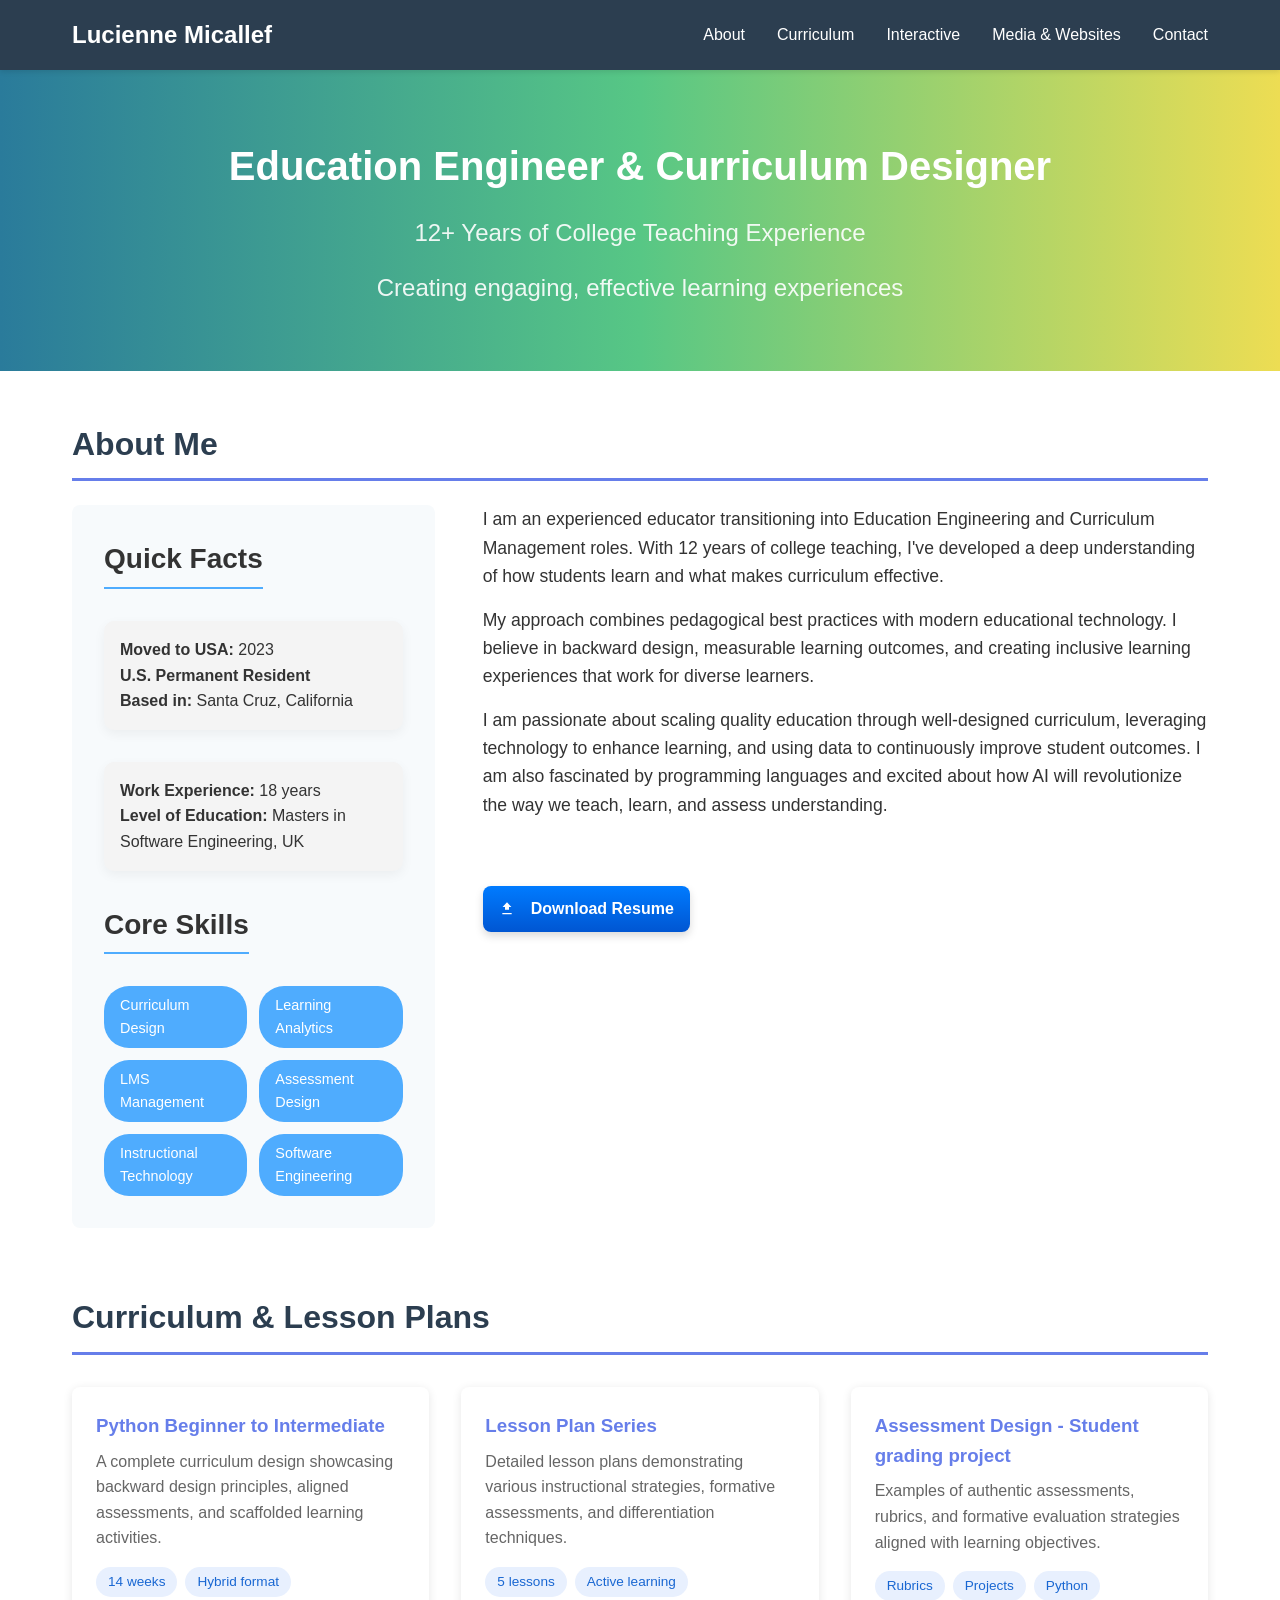
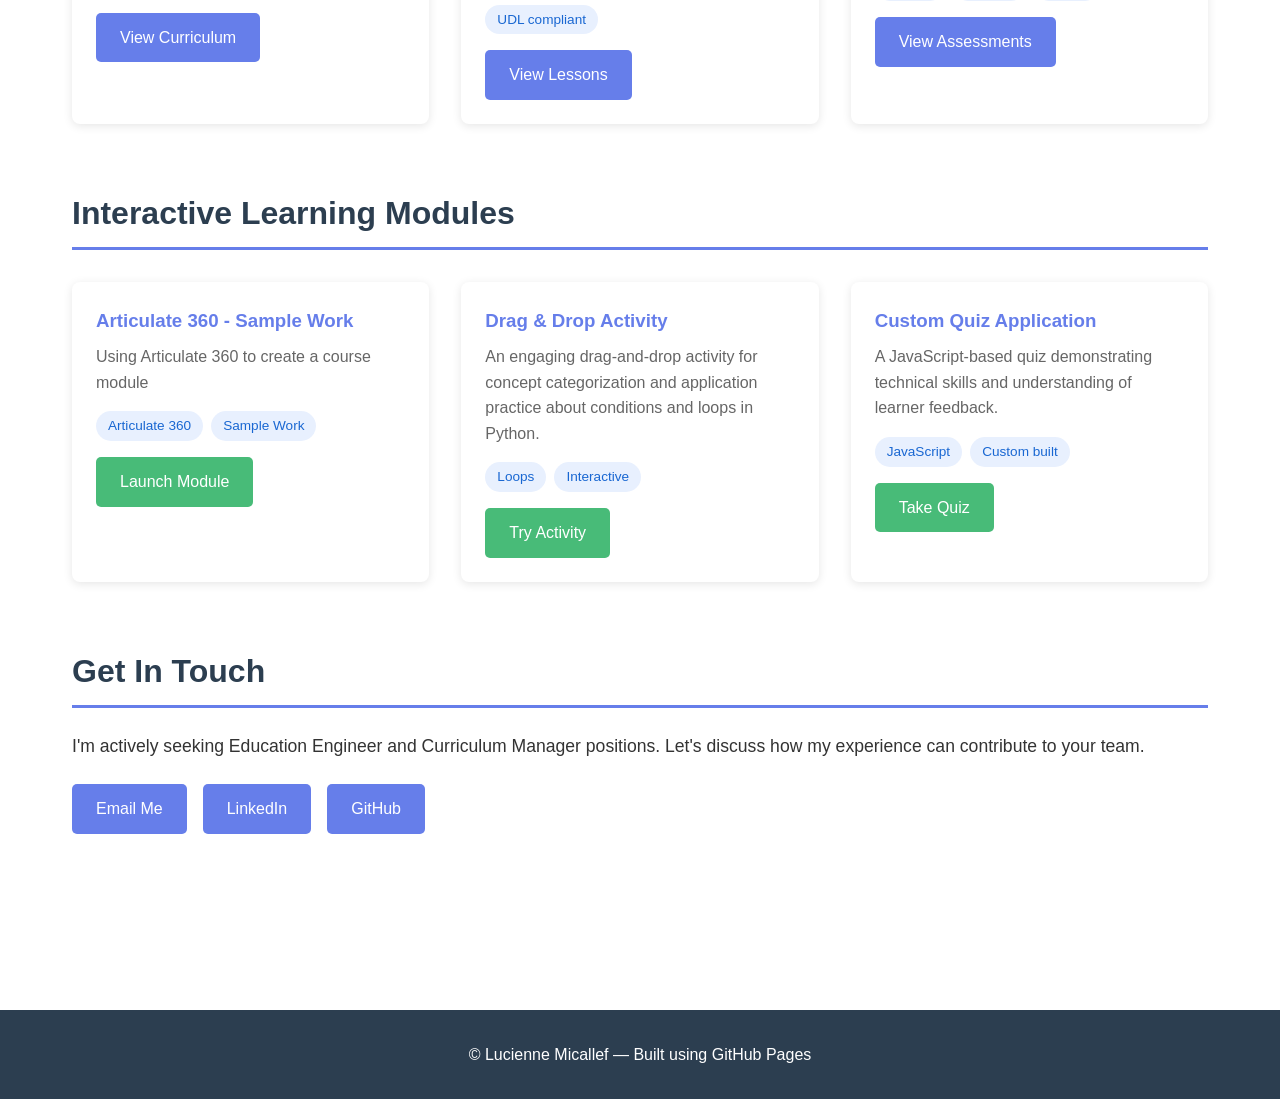
==== index.html @ f7020cea "Update index.html" ====
<!DOCTYPE html>
<html lang="en">
<head>
  <meta charset="UTF-8">
  <meta name="viewport" content="width=device-width, initial-scale=1.0" />
  <title>Lucienne Micallef - Education Engineer Portfolio</title>
  <link rel="stylesheet" href="css/style.css" />
  <script src="js/include.js" ></script>
  <script src="js/script.js" ></script>
</head>
<body>

  <!-- Header include -->
  <div data-include="partials/header.html"></div>
 

  <!-- Hero Section -->
  <div class="hero">
    <h2>Education Engineer & Curriculum Designer</h2>
    <!-- Main Title -->
   <p style="font-size:1.5rem; font-weight:400; margin-top:1rem; opacity:0.9;">
    12+ Years of College Teaching Experience
   </p>

    <!-- Subtitle -->
    <p style="font-size:1.5rem; font-weight:400; margin-top:1rem; opacity:0.9;">
      Creating engaging, effective learning experiences
    </p>
    
  </div>

  <!-- Main Content -->
  <div class="container">

    <!-- About Section -->
    <section id="about" class="section">
      <h2>About Me</h2>
      <div class="about-content">
        <div class="about-sidebar">
          <h3 style="font-size:1.75rem; margin-bottom:1rem; border-bottom:2px solid #4facfe; display:inline-block; padding-bottom:0.3rem;">
          Quick Facts
          </h3>

          <div style="display:flex; flex-wrap:wrap; gap:2rem; margin-top:1rem;">
        
            <div style="flex:1 1 250px; background:#f4f4f4; padding:1rem; border-radius:10px; box-shadow:0 4px 12px rgba(0,0,0,0.05);">
              <p><strong>Moved to USA:</strong> 2023</p>
              <p><strong>U.S. Permanent Resident</strong></p>
              <p><strong>Based in:</strong> Santa Cruz, California</p>
            </div>
        
            <div style="flex:1 1 250px; background:#f4f4f4; padding:1rem; border-radius:10px; box-shadow:0 4px 12px rgba(0,0,0,0.05);">
              <p><strong>Work Experience:</strong> 18 years</p>
              <p><strong>Level of Education:</strong> Masters in Software Engineering, UK</p>
            </div>
    
          </div>

          <!-- Core Skills -->
         
          <h3 style="font-size:1.75rem; margin:2rem 0 1rem 0; border-bottom:2px solid #4facfe; display:inline-block; padding-bottom:0.3rem;">
            Core Skills
          </h3>
          
          <div class="skills" style="
            display: grid;
            grid-template-columns: repeat(2, 1fr);
            gap: 0.75rem;
            margin-top:1rem;
          ">
            <span style="background:#4facfe; color:#fff; padding:0.5rem 1rem; border-radius:25px; font-size:0.9rem;">Curriculum Design</span>
            <span style="background:#4facfe; color:#fff; padding:0.5rem 1rem; border-radius:25px; font-size:0.9rem;">Learning Analytics</span>
            <span style="background:#4facfe; color:#fff; padding:0.5rem 1rem; border-radius:25px; font-size:0.9rem;">LMS Management</span>
            <span style="background:#4facfe; color:#fff; padding:0.5rem 1rem; border-radius:25px; font-size:0.9rem;">Assessment Design</span>
            <span style="background:#4facfe; color:#fff; padding:0.5rem 1rem; border-radius:25px; font-size:0.9rem;">Instructional Technology</span>
            <span style="background:#4facfe; color:#fff; padding:0.5rem 1rem; border-radius:25px; font-size:0.9rem;">Software Engineering</span>
          </div>

      </div>


        <div>
          <p style="font-size:1.1rem; margin-bottom:1rem;">
            I am an experienced educator transitioning into Education Engineering and Curriculum Management roles. 
            With 12 years of college teaching, I've developed a deep understanding of how students learn and 
            what makes curriculum effective.
          </p>
          <p style="font-size:1.1rem; margin-bottom:1rem;">
            My approach combines pedagogical best practices with modern educational technology. I believe in 
            backward design, measurable learning outcomes, and creating inclusive learning experiences that 
            work for diverse learners.
          </p>
          <p style="font-size:1.1rem; margin-bottom:1rem;">
            I am passionate about scaling quality education through well-designed curriculum, leveraging 
            technology to enhance learning, and using data to continuously improve student outcomes.
            I am also fascinated by programming languages and excited about how AI will revolutionize the way we teach, learn, and assess understanding.
          </p>
          </br>
          </br>
          <a class="download-btn" 
             href="/assets/resume.pdf" 
             download="Micallef_Lucienne_Resume.pdf" 
             aria-label="Download resume as PDF">
            <svg width="16" height="16" viewBox="0 0 24 24" aria-hidden="true" focusable="false" style="vertical-align:middle; margin-right:8px;">
              <path fill="currentColor" d="M5 20h14v-2H5v2zm7-18L5.33 9h3.67v4h6V9h3.67L12 2z"/>
            </svg>
            Download Resume
          </a>
        </div>
  
    </section>

    <!-- Curriculum Section -->
    <section id="curriculum" class="section">
  <h2>Curriculum & Lesson Plans</h2>
  <div class="grid">

    <!-- Sample Course Card -->
    <div class="card">
      <h3>Python Beginner to Intermediate</h3>
      <p>A complete curriculum design showcasing backward design principles, aligned assessments, and scaffolded learning activities.</p>
      <div class="tags">
        <span class="tag">14 weeks</span>
        <span class="tag">Hybrid format</span>
      </div>
      <a href="https://github.com/LucienneMic/python-course-beginner-to-intermediate" class="btn" target="_blank" rel="noopener noreferrer">
        View Curriculum
      </a>
    </div>

    <!-- Lesson Plan Series Card -->
    <div class="card">
      <h3>Lesson Plan Series</h3>
      <p>Detailed lesson plans demonstrating various instructional strategies, formative assessments, and differentiation techniques.</p>
      <div class="tags">
        <span class="tag">5 lessons</span>
        <span class="tag">Active learning</span>
        <span class="tag">UDL compliant</span>
      </div>
      <a href="https://github.com/LucienneMic/lesson-plans" class="btn" target="_blank" rel="noopener noreferrer">
        View Lessons
      </a>
    </div>

    <!-- Assessment Design Portfolio Card -->
    <div class="card">
      <h3>Assessment Design - Student grading project</h3>
      <p>Examples of authentic assessments, rubrics, and formative evaluation strategies aligned with learning objectives.</p>
      <div class="tags">
        <span class="tag">Rubrics</span>
        <span class="tag">Projects</span>
        <span class="tag">Python</span>
      </div>
      <a href="assessment/capstone.html" class="btn" target="_blank" rel="noopener noreferrer">
        View Assessments
      </a>
    </div>

  </div>
</section>

    <!-- Interactive Section -->
    <section id="interactive" class="section">
      <h2>Interactive Learning Modules</h2>
      <div class="grid">
        <div class="card">
          <h3>Articulate 360 - Sample Work</h3>
          <p>Using Articulate 360 to create a course module</p>
          <div class="tags">
            <span class="tag">Articulate 360</span>
            <span class="tag">Sample Work</span>
          </div>
          <a href="https://github.com/LucienneMic/articulateSampleWork/blob/main/content%202/index.html" class="btn btn-secondary">Launch Module</a>
        </div>

        <div class="card">
          <h3>Drag & Drop Activity</h3>
          <p>An engaging drag-and-drop activity for concept categorization and application practice about conditions and loops in Python.</p>
          <div class="tags">
            <span class="tag">Loops</span>
            <span class="tag">Interactive</span>
          </div>
 
          <a href="interactive/drag-drop-loops.html" class="btn btn-secondary">Try Activity</a>
        </div>

        <div class="card">
          <h3>Custom Quiz Application</h3>
          <p>A JavaScript-based quiz demonstrating technical skills and understanding of learner feedback.</p>
          <div class="tags">
            <span class="tag">JavaScript</span>
            <span class="tag">Custom built</span>
          </div>
          <a href="/interactive/quizVariables.html" class="btn btn-secondary">Take Quiz</a>
        </div>
      </div>
  
    </section>

    <!-- Contact Section -->
    <section id="contact" class="section">
      <h2>Get In Touch</h2>
      <p style="font-size: 1.1rem; margin-bottom: 1.5rem;">
        I'm actively seeking Education Engineer and Curriculum Manager positions. Let's discuss how 
        my experience can contribute to your team.
      </p>
      <div style="display: flex; gap: 1rem; flex-wrap: wrap;">
        <a href="mailto:luc.micallef@gmail.com" class="btn">Email Me</a>
        <a href="https://www.linkedin.com/in/lucienne-micallef/" class="btn">LinkedIn</a>
        <a href="https://github.com/luciennemic" class="btn">GitHub</a>
      </div>
    </section>

  </div>

  <!-- Footer include -->
  <div data-include="partials/footer.html"></div>

</body>
</html>
---- css/style.css ----
/* =======================
   Global Styles
======================= */
* {
  margin: 0;
  padding: 0;
  box-sizing: border-box;
}

body {
  font-family: -apple-system, BlinkMacSystemFont, 'Segoe UI', Roboto, Oxygen, Ubuntu, Cantarell, sans-serif;
  line-height: 1.6;
  color: #333;
}

/* =======================
   Navigation
======================= */
nav {
  background: #2c3e50;
  color: white;
  padding: 1rem 0;
  position: sticky;
  top: 0;
  z-index: 100;
  box-shadow: 0 2px 5px rgba(0,0,0,0.1);
}

nav .container {
  max-width: 1200px;
  margin: 0 auto;
  padding: 0 2rem;
  display: flex;
  justify-content: space-between;
  align-items: center;
}

nav h1 {
  font-size: 1.5rem;
}

nav ul {
  list-style: none;
  display: flex;
  gap: 2rem;
}

nav a {
  color: white;
  text-decoration: none;
  transition: opacity 0.3s;
}

nav a:hover {
  opacity: 0.8;
}

/* =======================
   Hero
======================= */
.hero {
  background: linear-gradient(90deg, rgba(42, 123, 155, 1) 0%, rgba(87, 199, 133, 1) 50%, rgba(237, 221, 83, 1) 100%);
  color: white;
  padding: 4rem 2rem;
  text-align: center;
}

.hero h2 {
  font-size: 2.5rem;
  margin-bottom: 1rem;
}

.hero p {
  font-size: 1.2rem;
  max-width: 600px;
  margin: 0 auto;
}

/* =======================
   Sections & Containers
======================= */
.container {
  max-width: 1200px;
  margin: 0 auto;
  padding: 3rem 2rem;
}

.section {
  margin-bottom: 4rem;
}

.section h2 {
  font-size: 2rem;
  margin-bottom: 1.5rem;
  color: #2c3e50;
  border-bottom: 3px solid #667eea;
  padding-bottom: 0.5rem;
}

/* =======================
   Grid & Cards
======================= */
.grid {
  display: grid;
  grid-template-columns: repeat(auto-fit, minmax(300px, 1fr));
  gap: 2rem;
  margin-top: 2rem;
}

.card {
  background: white;
  border-radius: 8px;
  padding: 1.5rem;
  box-shadow: 0 2px 10px rgba(0,0,0,0.1);
  transition: transform 0.3s, box-shadow 0.3s;
}

.card:hover {
  transform: translateY(-5px);
  box-shadow: 0 5px 20px rgba(0,0,0,0.15);
}

.card h3 {
  color: #667eea;
  margin-bottom: 0.5rem;
}

.card p {
  color: #666;
  margin-bottom: 1rem;
}

.card .tags {
  display: flex;
  flex-wrap: wrap;
  gap: 0.5rem;
  margin-bottom: 1rem;
}

.tag {
  background: #e8f0fe;
  color: #1967d2;
  padding: 0.25rem 0.75rem;
  border-radius: 15px;
  font-size: 0.85rem;
}

/* =======================
   Buttons
======================= */
.btn {
  display: inline-block;
  background: #667eea;
  color: white;
  padding: 0.75rem 1.5rem;
  border-radius: 5px;
  text-decoration: none;
  transition: background 0.3s;
}

.btn:hover {
  background: #5568d3;
}

.btn-secondary {
  background: #48bb78;
}

.btn-secondary:hover {
  background: #38a169;
}

.download-btn {
  display: inline-flex;
  align-items: center;
  gap: 8px;
  padding: 10px 16px;
  border-radius: 8px;
  text-decoration: none;
  font-weight: 600;
  color: #fff;
  background: linear-gradient(180deg, #007bff, #0056d2);
  box-shadow: 0 4px 8px rgba(0,0,0,0.15);
  transition: transform 0.15s ease, box-shadow 0.15s ease;
}

.download-btn:hover {
  transform: translateY(-2px);
  box-shadow: 0 6px 12px rgba(0,0,0,0.2);
}

/* =======================
   About Section
======================= */
.about-content {
  display: grid;
  grid-template-columns: 1fr 2fr;
  gap: 3rem;
  align-items: start;
}

.about-sidebar {
  background: #f7fafc;
  padding: 2rem;
  border-radius: 8px;
}

/* =======================
   Forms (Capstone Assessment)
======================= */
form {
  background: white;
  padding: 2rem;
  border-radius: 8px;
  box-shadow: 0 2px 10px rgba(0,0,0,0.1);
  margin-bottom: 2rem;
}

form label {
  display: block;
  font-weight: 600;
  margin-bottom: 0.5rem;
  color: #2c3e50;
}

form textarea,
form input,
form select {
  width: 100%;
  padding: 0.75rem 1rem;
  margin-bottom: 1rem;
  border: 1px solid #ccc;
  border-radius: 6px;
  font-size: 1rem;
  font-family: inherit;
  resize: vertical;
}

form textarea:focus,
form input:focus,
form select:focus {
  border-color: #667eea;
  outline: none;
  box-shadow: 0 0 0 3px rgba(102, 126, 234, 0.2);
}

form button {
  background: #667eea;
  color: white;
  border: none;
  padding: 0.75rem 1.5rem;
  border-radius: 5px;
  cursor: pointer;
  font-size: 1rem;
  transition: background 0.3s;
}

form button:hover {
  background: #5568d3;
}




/* =======================
   Footer
======================= */
footer {
  background: #2c3e50;
  color: white;
  text-align: center;
  padding: 2rem;
  margin-top: 4rem;
}

/* =======================
   Responsive
======================= */
@media (max-width: 768px) {
  .about-content {
    grid-template-columns: 1fr;
  }

@media (max-width: 768px) {
  form {
    padding: 1.5rem;
  }
}
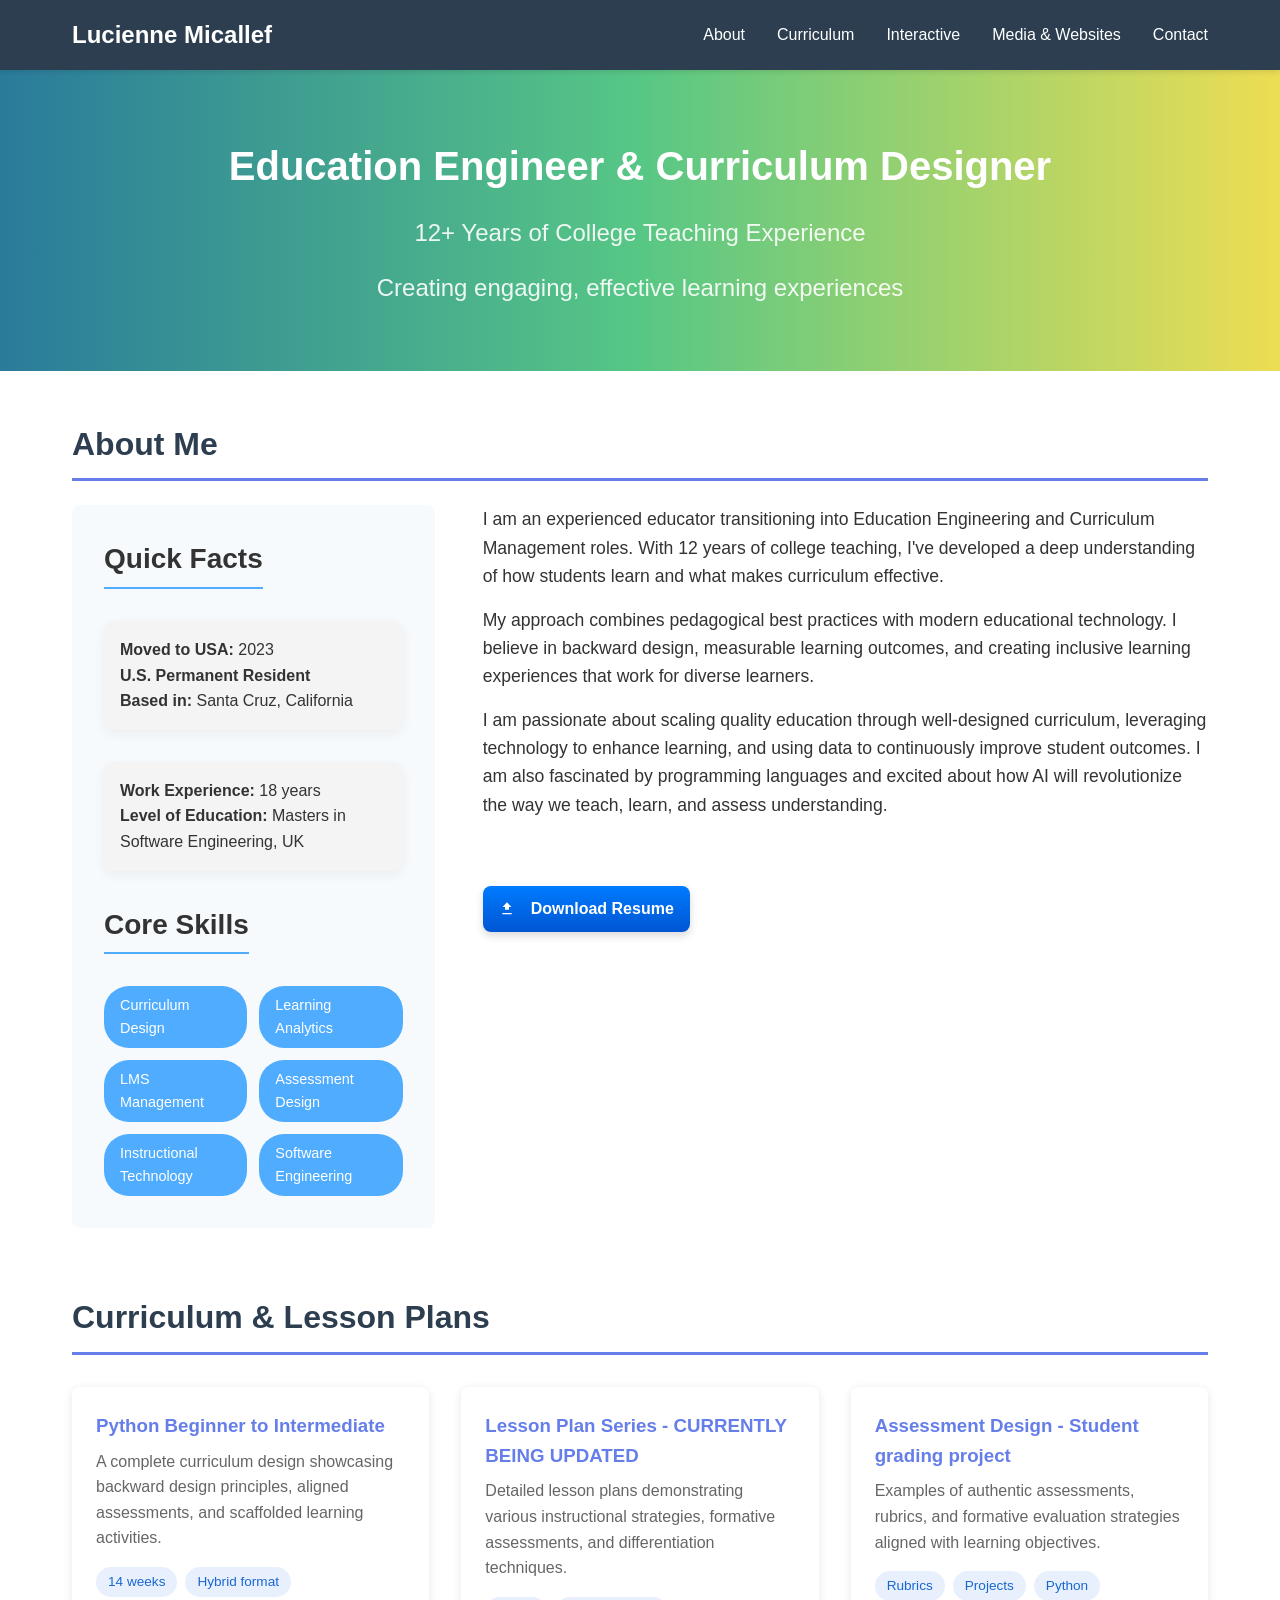
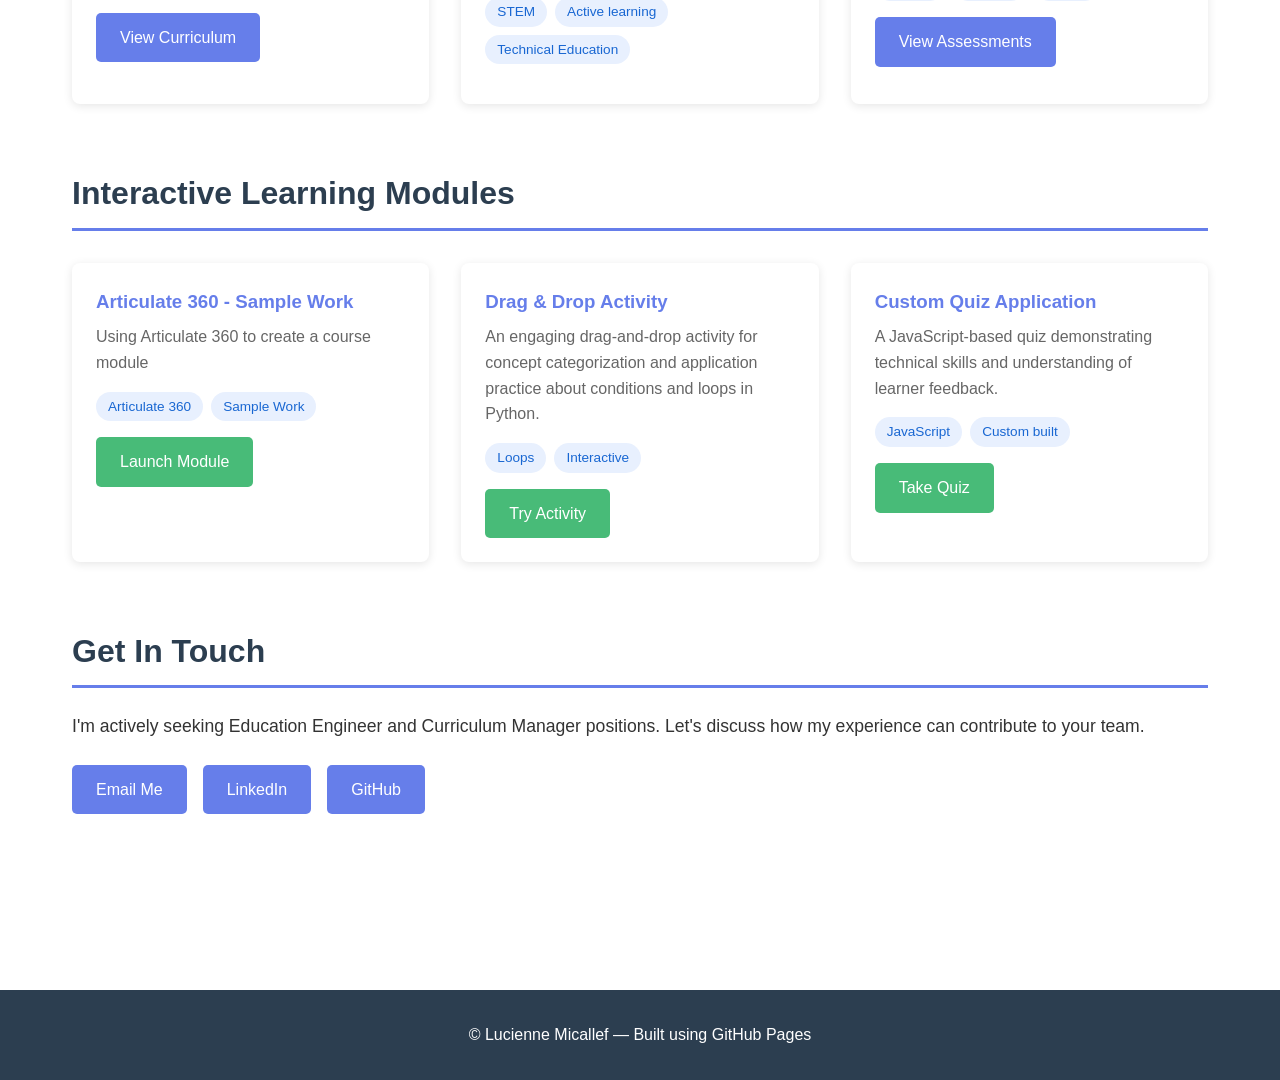
==== commit 402e6c49: "Update index.html" ====
--- a/index.html
+++ b/index.html
@@ -130,16 +130,16 @@
 
     <!-- Lesson Plan Series Card -->
     <div class="card">
-      <h3>Lesson Plan Series</h3>
+      <h3>Lesson Plan Series - CURRENTLY BEING UPDATED</h3>
       <p>Detailed lesson plans demonstrating various instructional strategies, formative assessments, and differentiation techniques.</p>
       <div class="tags">
-        <span class="tag">5 lessons</span>
+        <span class="tag">STEM</span>
         <span class="tag">Active learning</span>
-        <span class="tag">UDL compliant</span>
-      </div>
-      <a href="https://github.com/LucienneMic/lesson-plans" class="btn" target="_blank" rel="noopener noreferrer">
+        <span class="tag">Technical Education</span>
+      </div>
+     <!-- <a href="https://github.com/LucienneMic/lesson-plans" class="btn" target="_blank" rel="noopener noreferrer">
         View Lessons
-      </a>
+      </a>-->
     </div>
 
     <!-- Assessment Design Portfolio Card -->
@@ -170,7 +170,12 @@
             <span class="tag">Articulate 360</span>
             <span class="tag">Sample Work</span>
           </div>
-          <a href="https://github.com/LucienneMic/articulateSampleWork/blob/main/content%202/index.html" class="btn btn-secondary">Launch Module</a>
+          
+                <a href="https://luciennemic.github.io/articulateSampleWork/content%202/index.html" 
+           class="btn btn-secondary" target="_blank" rel="noopener noreferrer">
+           Launch Module
+        </a>
+
         </div>
 
         <div class="card">
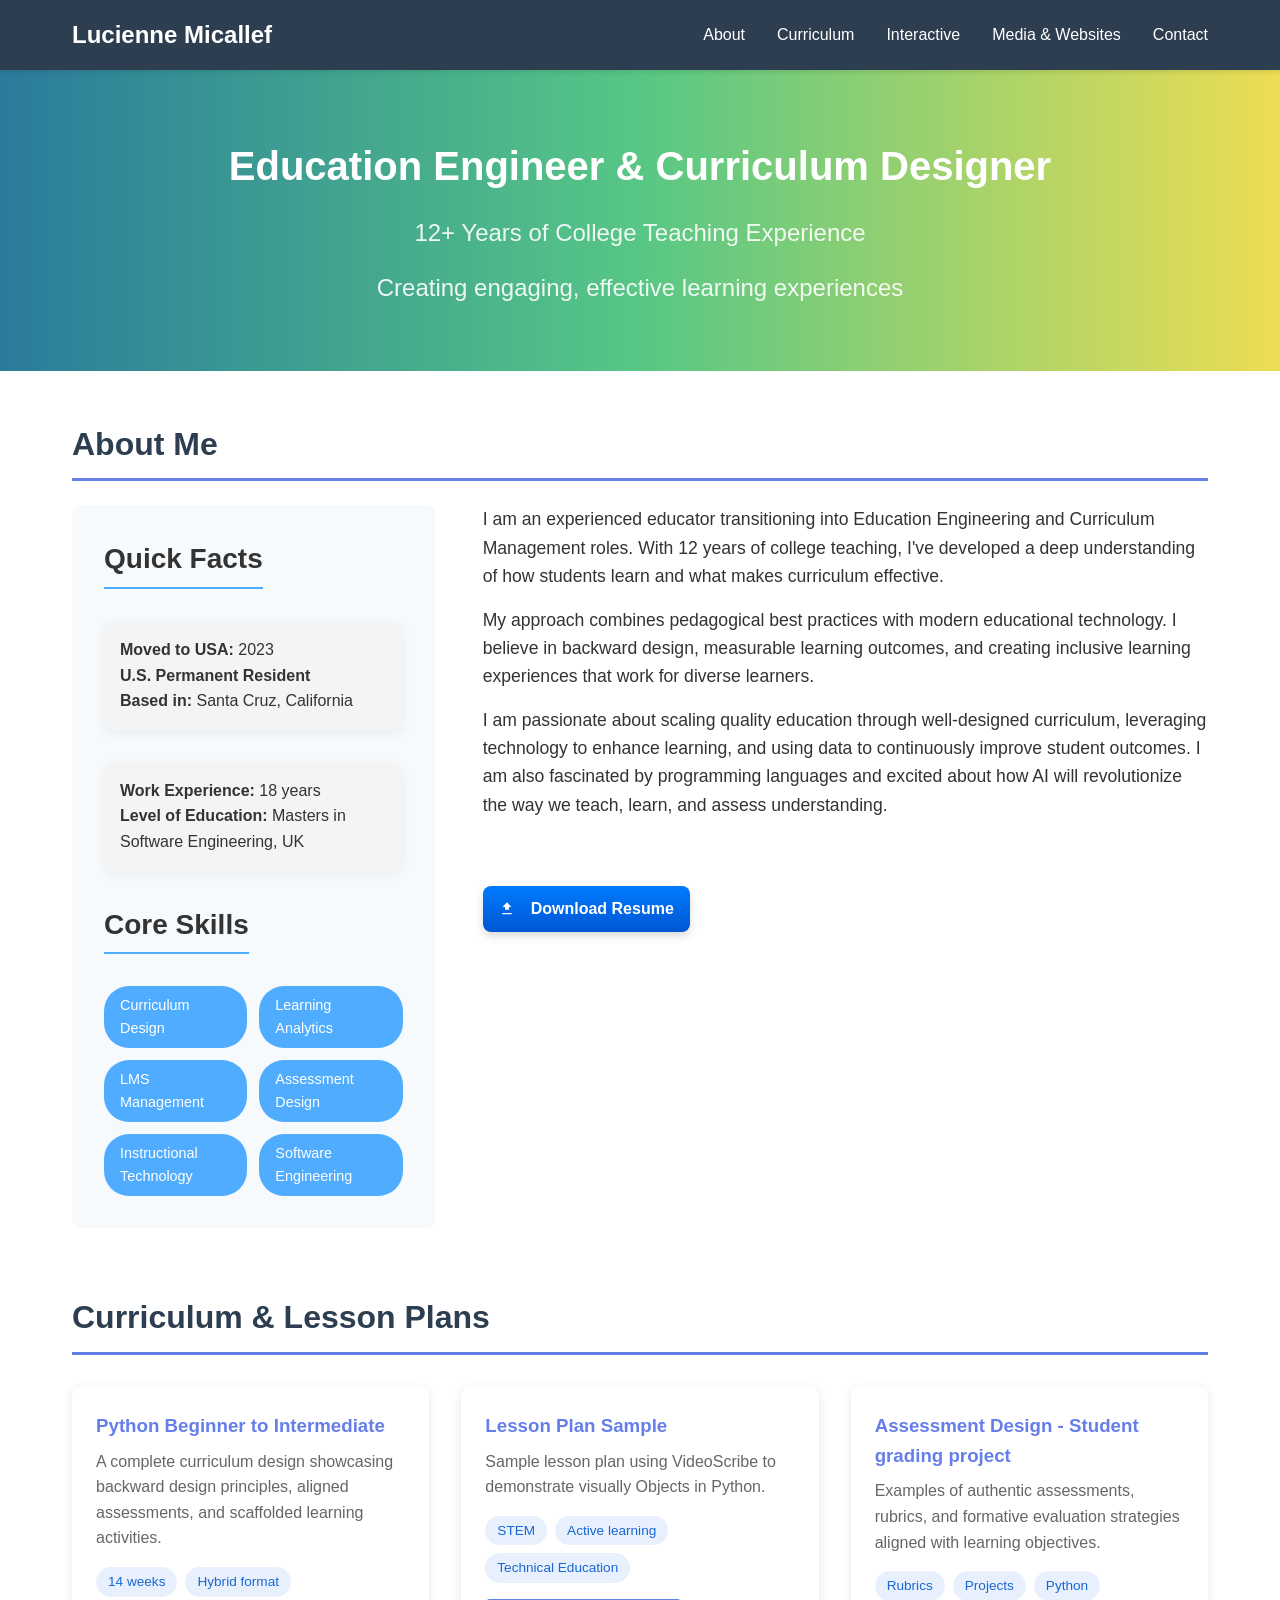
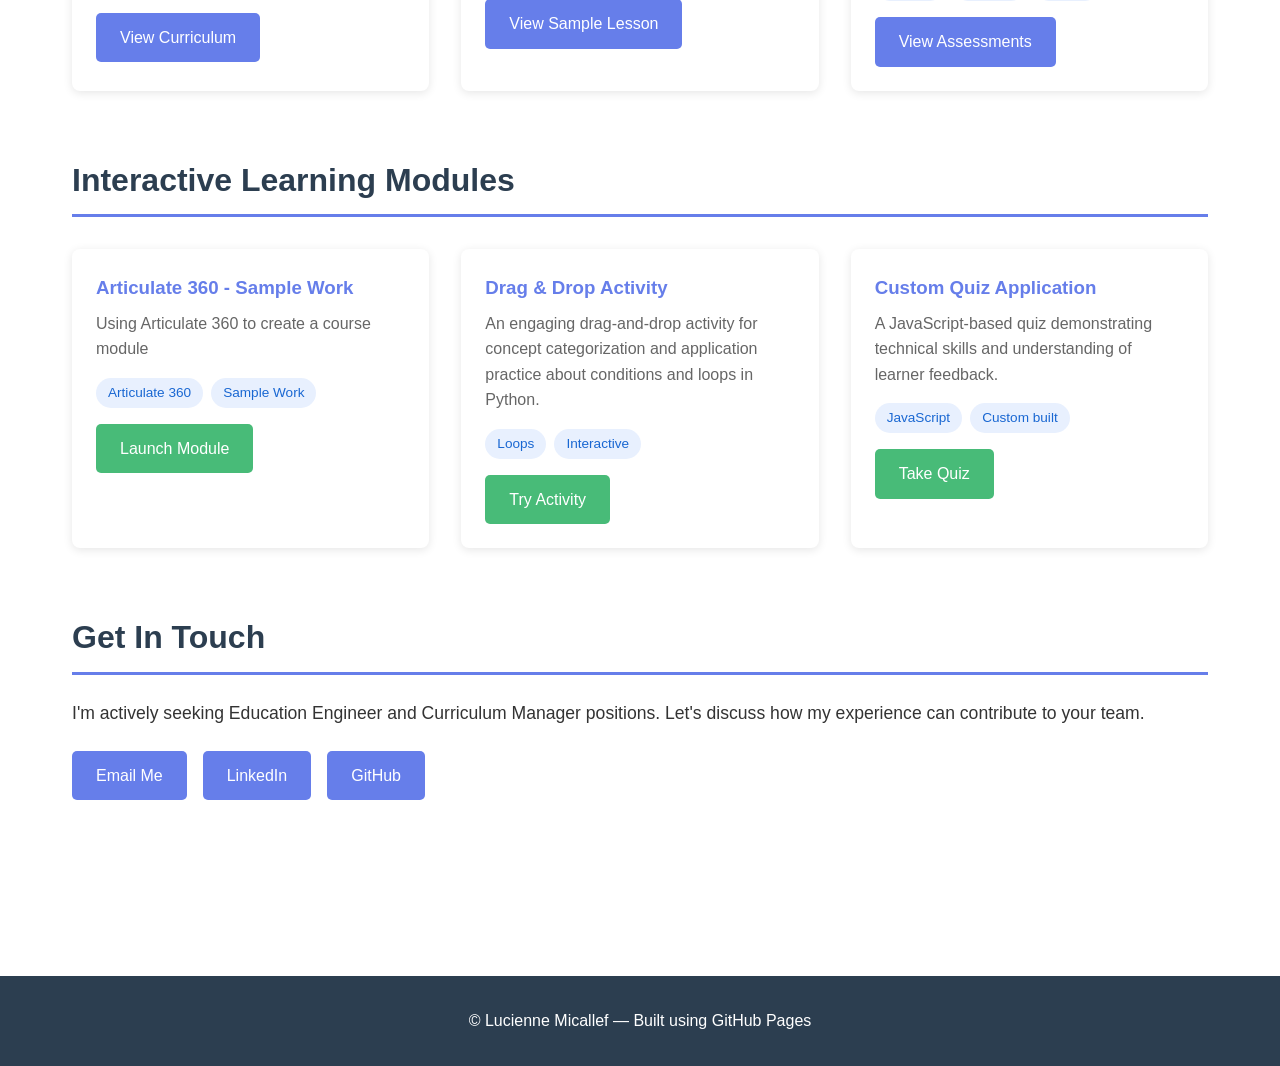
==== commit d31b09c4: "Update index.html" ====
--- a/index.html
+++ b/index.html
@@ -130,16 +130,16 @@
 
     <!-- Lesson Plan Series Card -->
     <div class="card">
-      <h3>Lesson Plan Series - CURRENTLY BEING UPDATED</h3>
-      <p>Detailed lesson plans demonstrating various instructional strategies, formative assessments, and differentiation techniques.</p>
+      <h3>Lesson Plan Sample</h3>
+      <p>Sample lesson plan using VideoScribe to demonstrate visually Objects in Python.</p>
       <div class="tags">
         <span class="tag">STEM</span>
         <span class="tag">Active learning</span>
         <span class="tag">Technical Education</span>
       </div>
-     <!-- <a href="https://github.com/LucienneMic/lesson-plans" class="btn" target="_blank" rel="noopener noreferrer">
-        View Lessons
-      </a>-->
+     <a href="assets/Objects_in_Python_Comp.mp4" class="btn" target="_blank" rel="noopener noreferrer">
+        View Sample Lesson
+      </a>
     </div>
 
     <!-- Assessment Design Portfolio Card -->
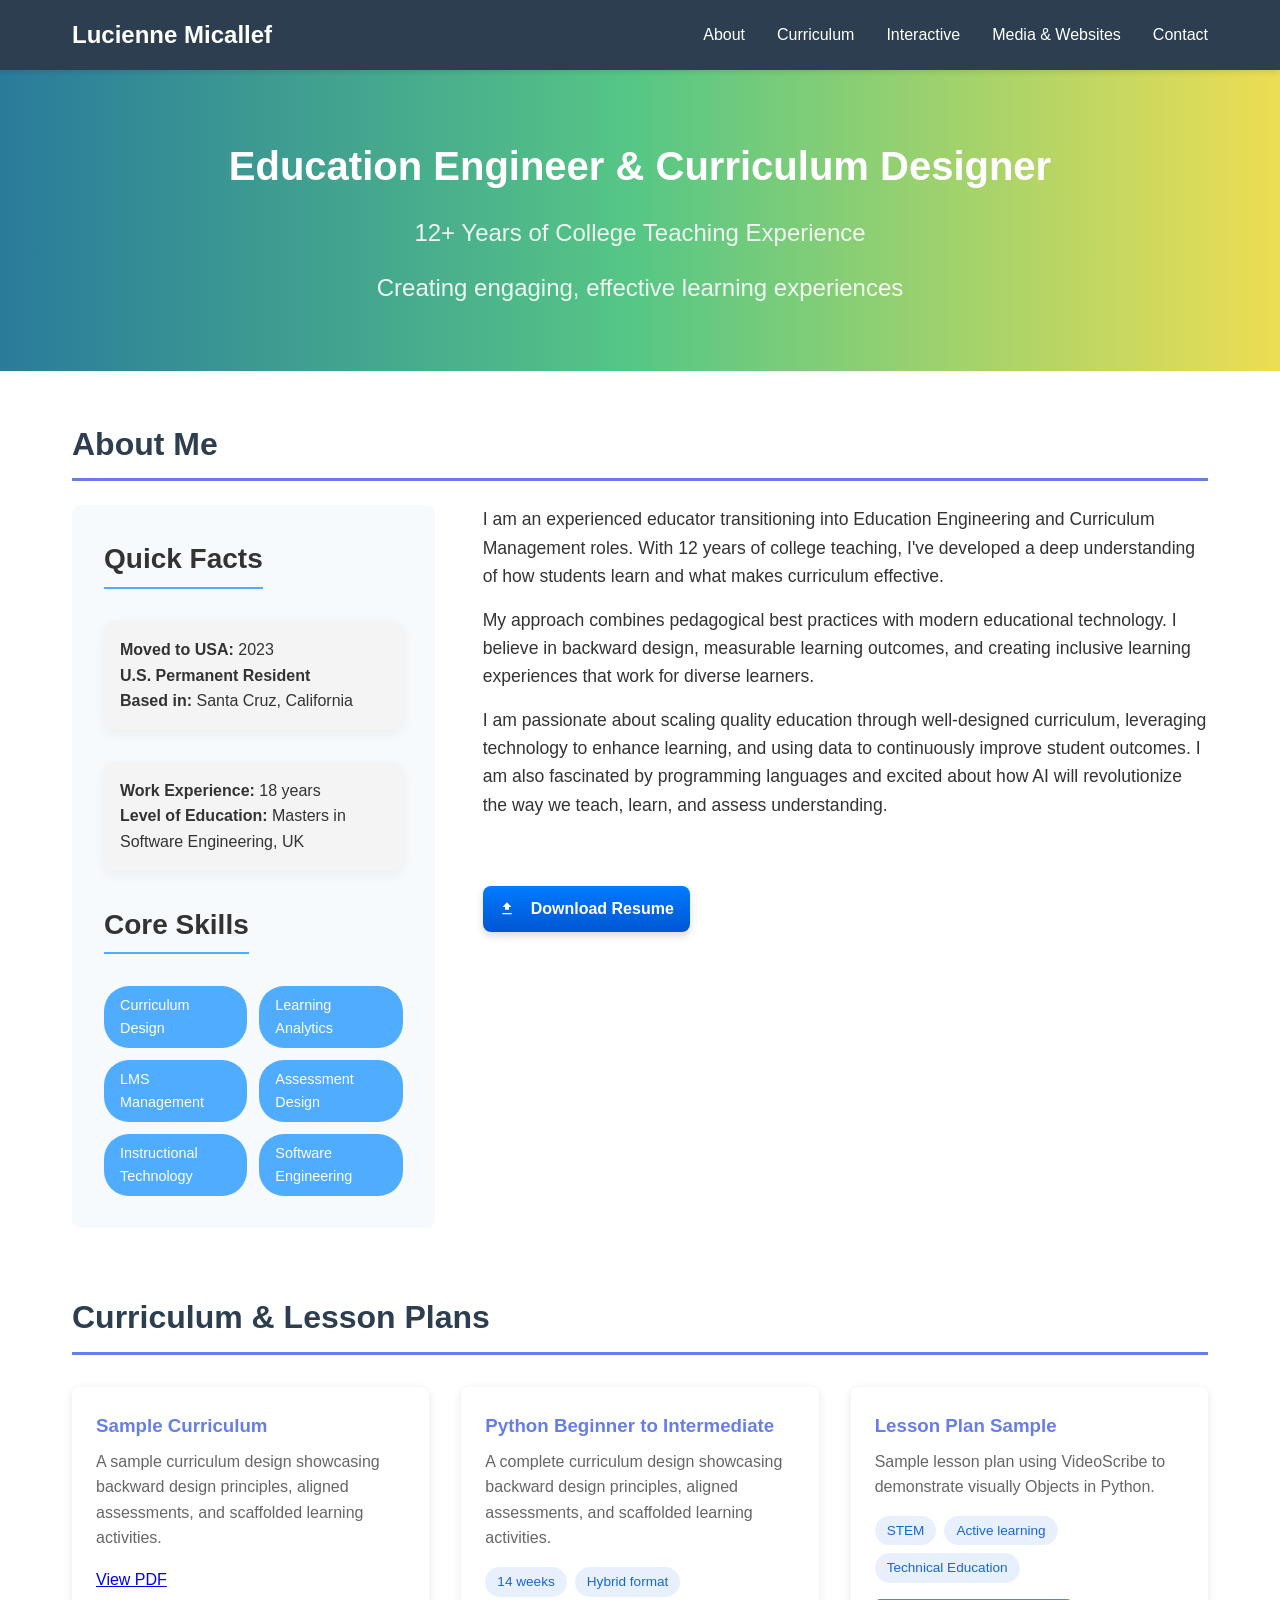
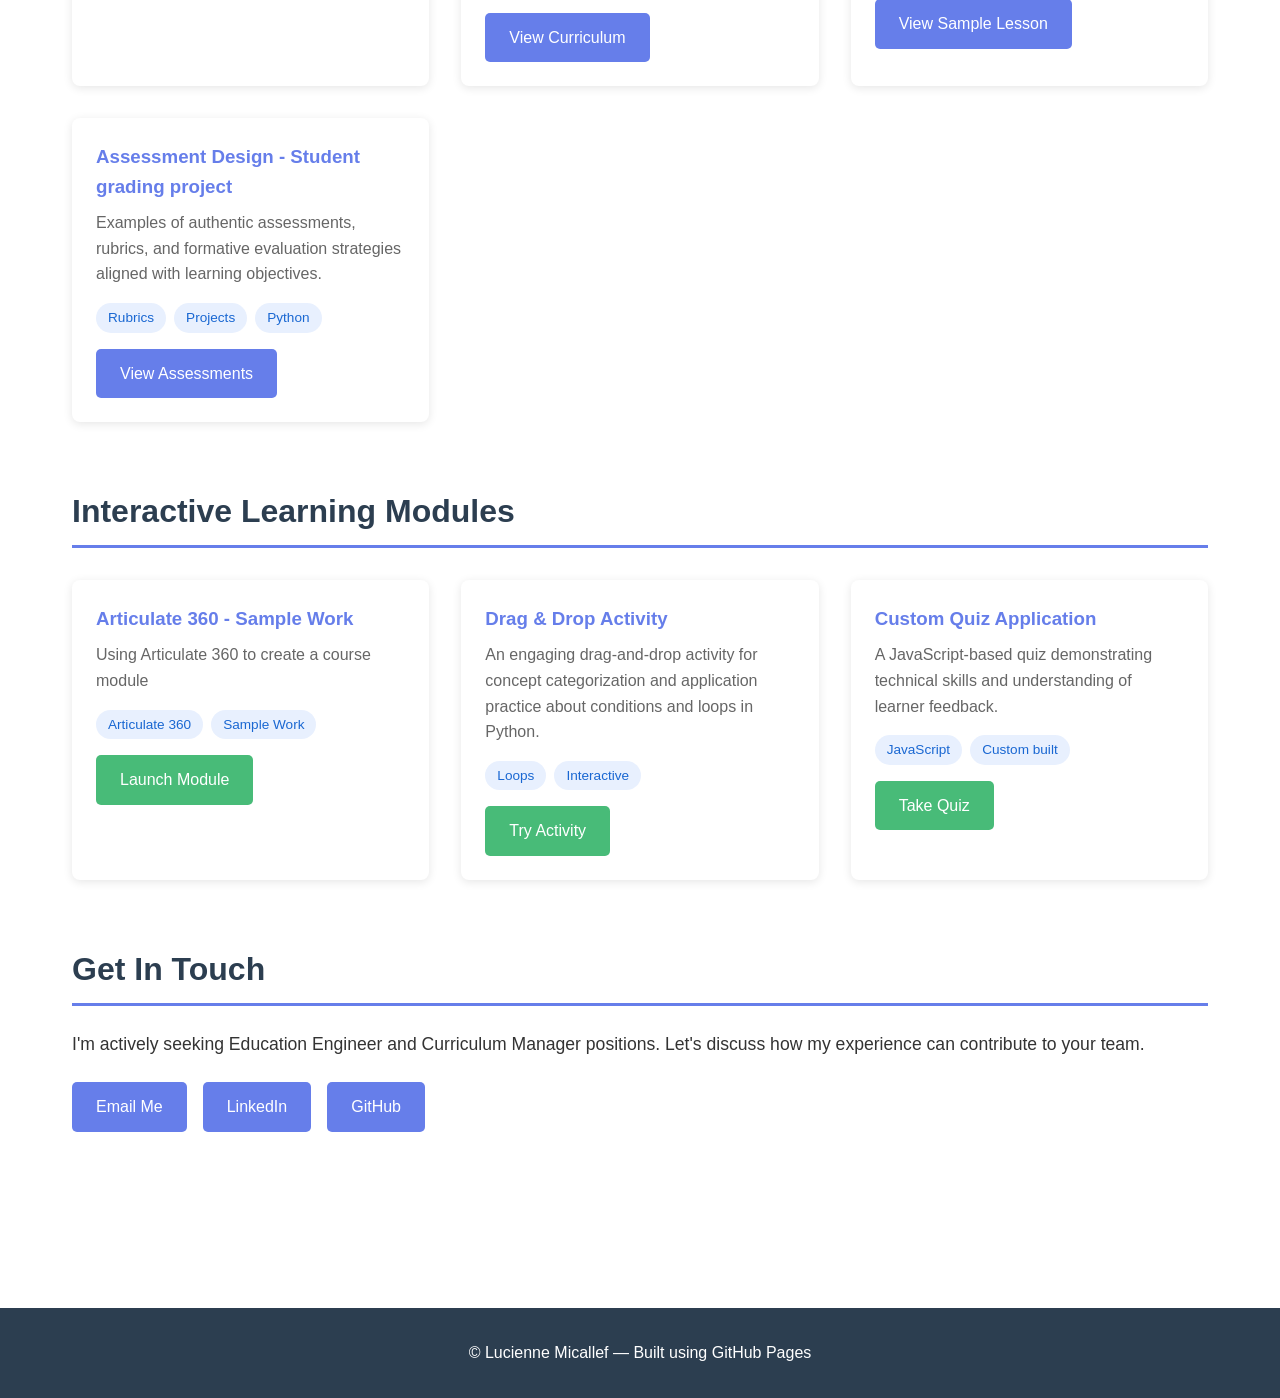
==== commit a1929d16: "Add sample curriculum card to index.html Added a sample curriculum card to showcase curriculum desig" ====
--- a/index.html
+++ b/index.html
@@ -7,6 +7,17 @@
   <link rel="stylesheet" href="css/style.css" />
   <script src="js/include.js" ></script>
   <script src="js/script.js" ></script>
+
+  <!-- Google tag (gtag.js) -->
+  <script async src="https://www.googletagmanager.com/gtag/js?id=G-69C33DQ3GL"></script>
+  <script>
+    window.dataLayer = window.dataLayer || [];
+    function gtag(){dataLayer.push(arguments);}
+    gtag('js', new Date());
+  
+    gtag('config', 'G-69C33DQ3GL');
+  </script>
+  
 </head>
 <body>
 
@@ -115,6 +126,15 @@
   <h2>Curriculum & Lesson Plans</h2>
   <div class="grid">
 
+     <!-- Sample Curriculum Card -->
+    <div class="card">
+      <h3>Sample Curriculum</h3>
+      <p>A sample curriculum design showcasing backward design principles, aligned assessments, and scaffolded learning activities.</p>
+      <a href="assets/Curriculum_Certication_SampleWork_Micallef.pdf" target="_blank" rel="noopener noreferrer">
+        View PDF
+      </a>    
+    </div>
+
     <!-- Sample Course Card -->
     <div class="card">
       <h3>Python Beginner to Intermediate</h3>
@@ -137,7 +157,7 @@
         <span class="tag">Active learning</span>
         <span class="tag">Technical Education</span>
       </div>
-     <a href="assets/Objects_in_Python_Comp.mp4" class="btn" target="_blank" rel="noopener noreferrer">
+     <a href="assets/Objects%20in%20Python_Comp.mp4" class="btn" target="_blank" rel="noopener noreferrer">
         View Sample Lesson
       </a>
     </div>
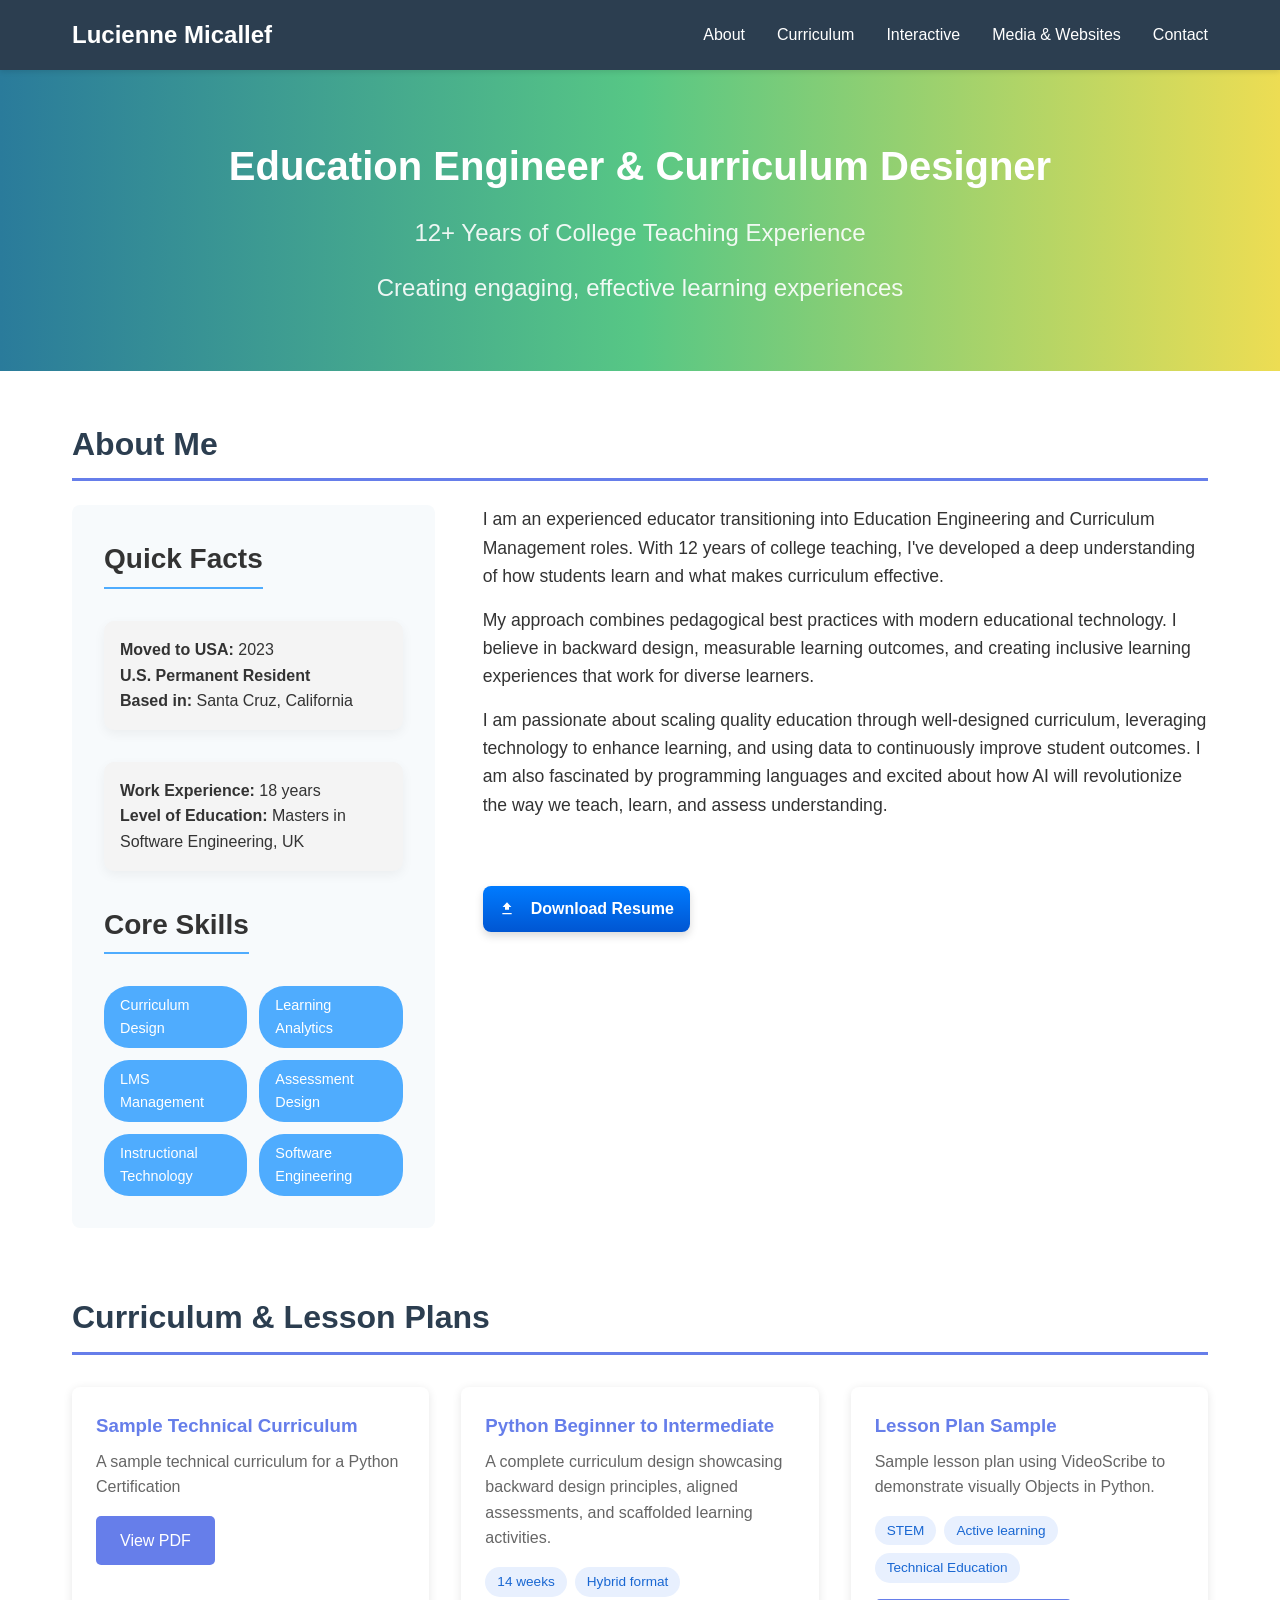
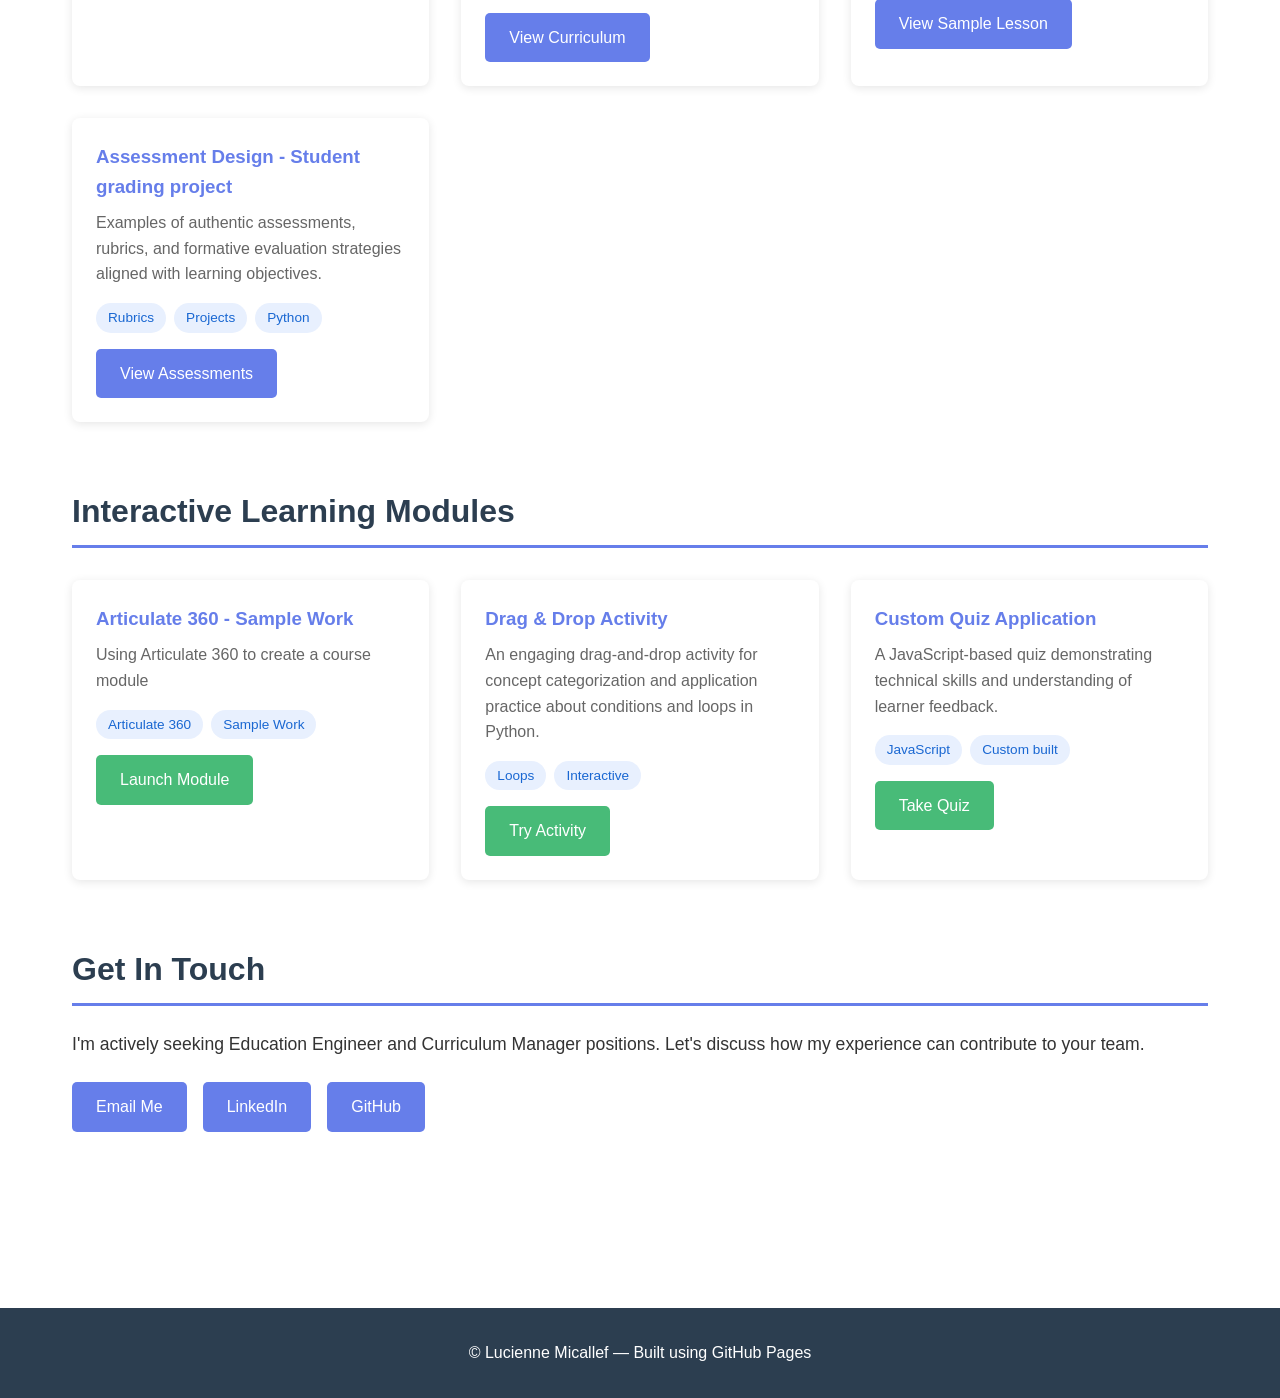
==== commit 39fd5a90: "Update index.html" ====
--- a/index.html
+++ b/index.html
@@ -128,9 +128,9 @@
 
      <!-- Sample Curriculum Card -->
     <div class="card">
-      <h3>Sample Curriculum</h3>
-      <p>A sample curriculum design showcasing backward design principles, aligned assessments, and scaffolded learning activities.</p>
-      <a href="assets/Curriculum_Certication_SampleWork_Micallef.pdf" target="_blank" rel="noopener noreferrer">
+      <h3>Sample Technical Curriculum</h3>
+      <p>A sample technical curriculum for a Python Certification</p>
+      <a href="assets/Curriculum_Certication_SampleWork_Micallef.pdf" class="btn" target="_blank" rel="noopener noreferrer">
         View PDF
       </a>    
     </div>
